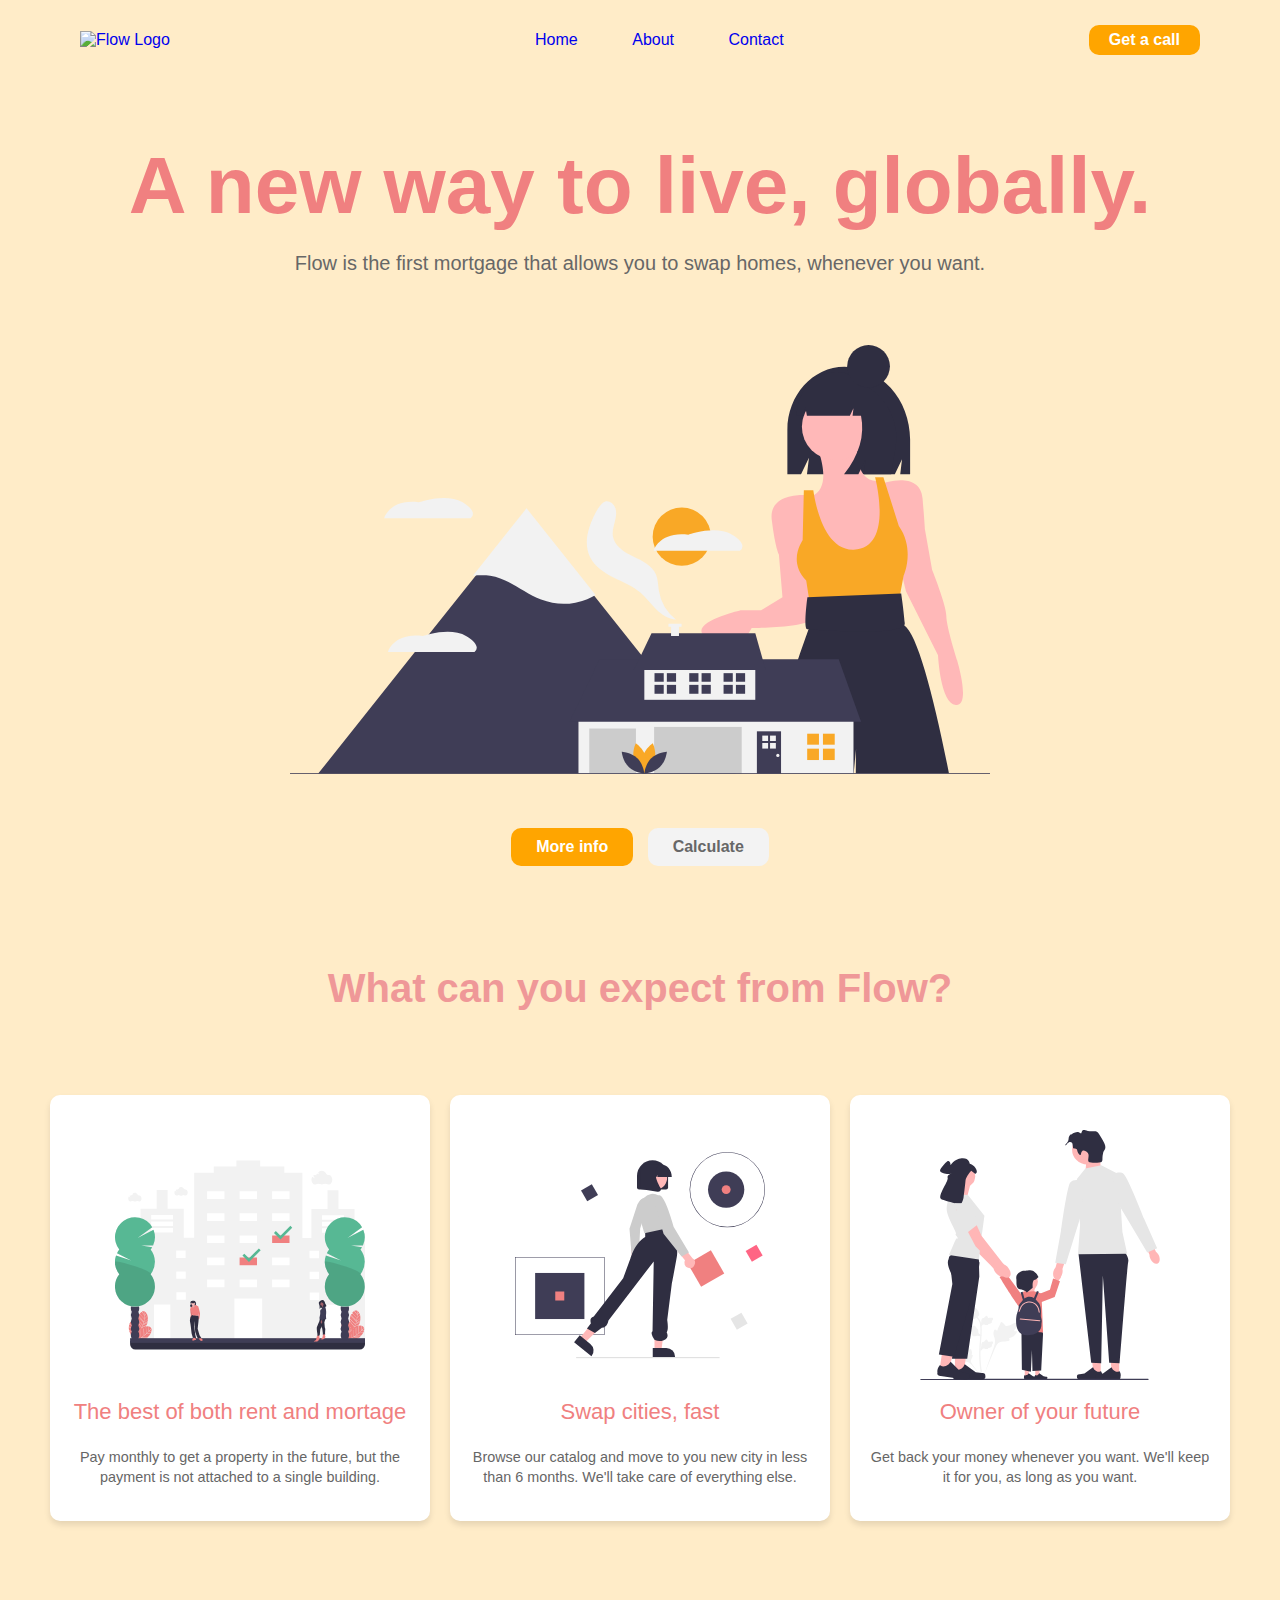
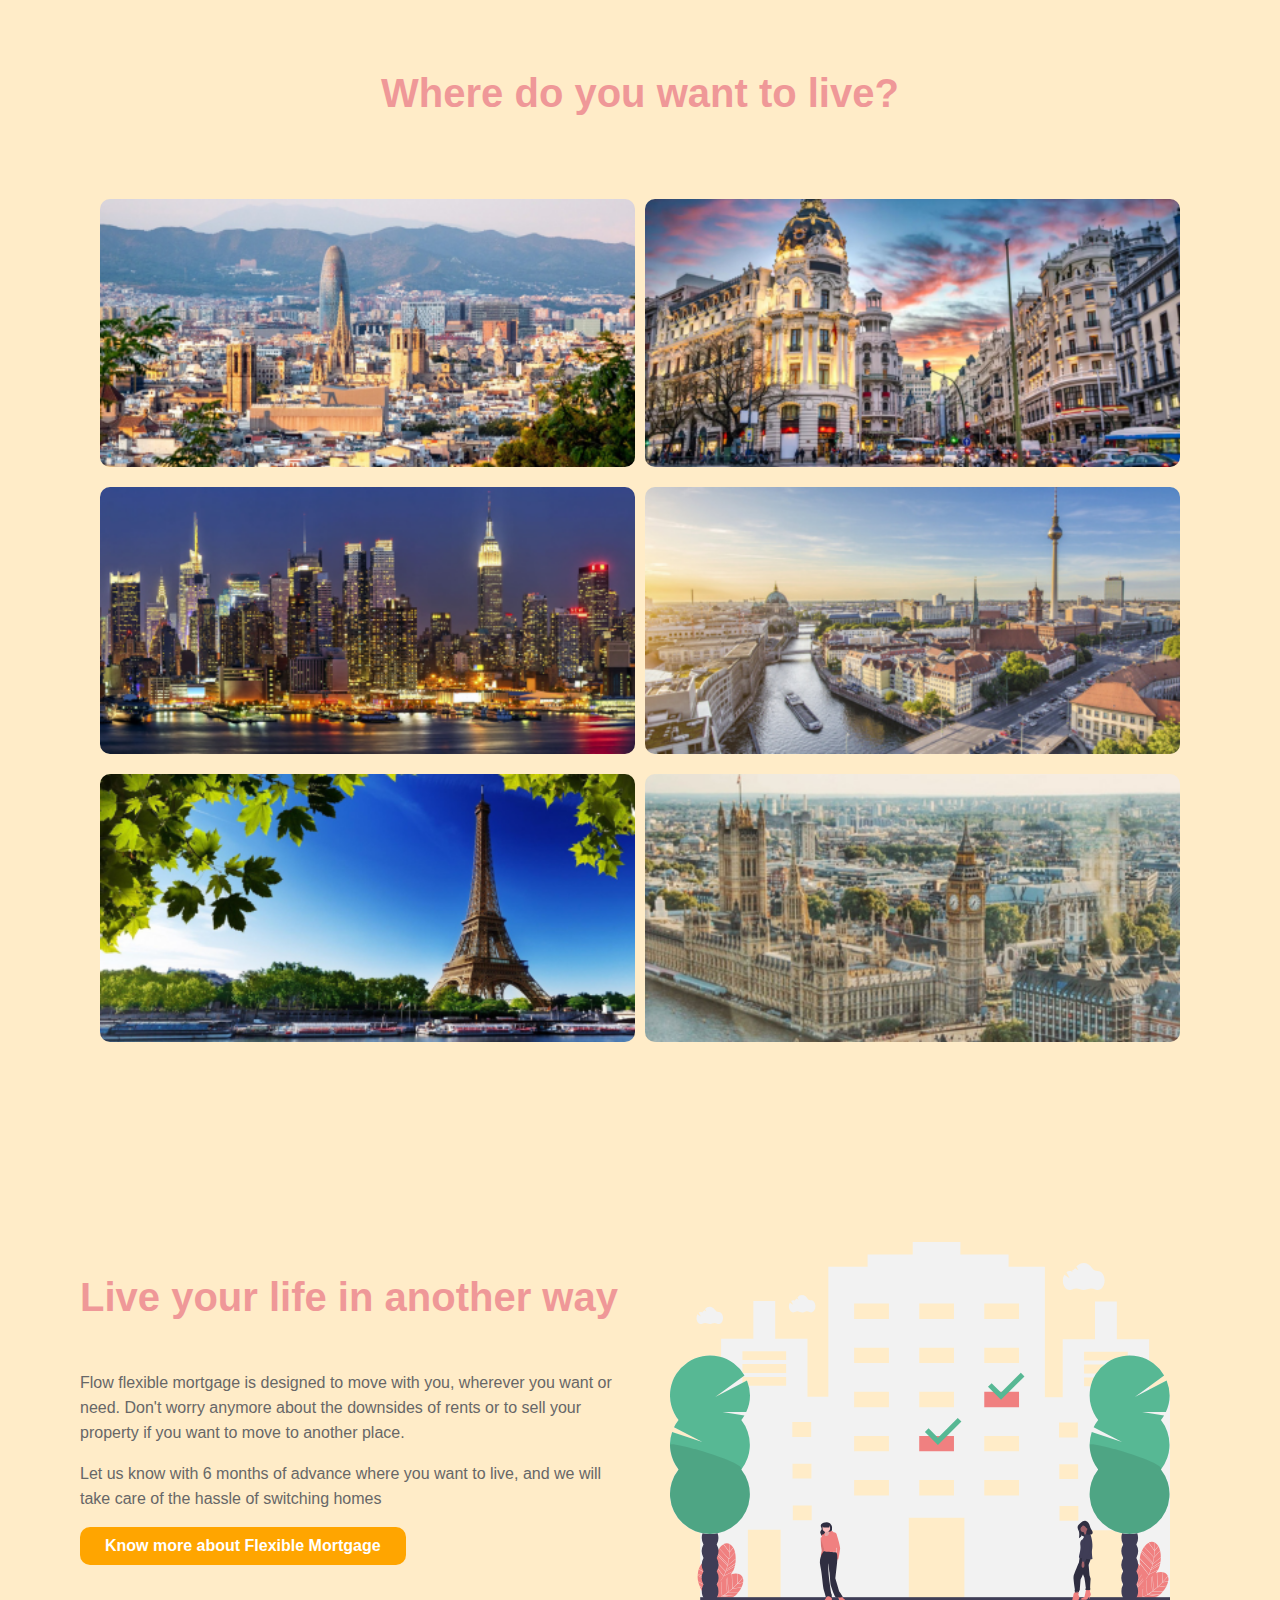
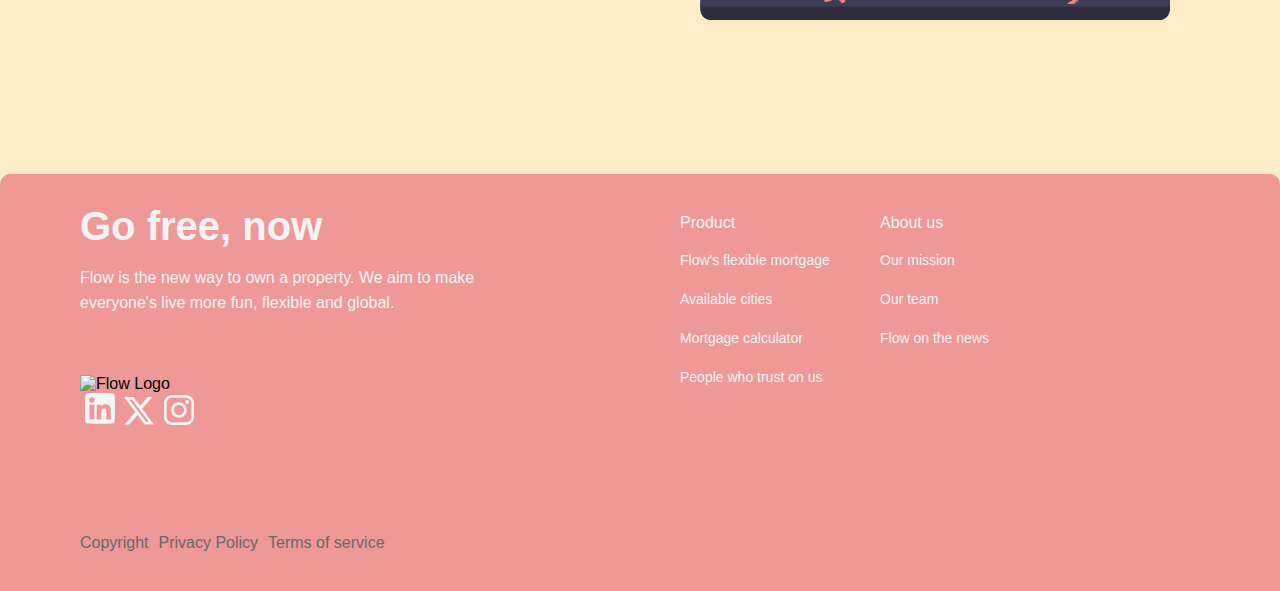
==== index.html @ f78e6ee8 "Finished v1 adding about section" ====
<!DOCTYPE html>
<html lang="en">
    <head>
        <link rel="stylesheet" href="styles.css">
        <title>Flexible mortgages for the new world</title>
        <link rel="icon" href="images/Flowlogo.png">
        <meta charset="utf-8">
        <meta name="viewport" content="width=device-width, initial-scale=1.0">
    </head>

<body>
    <nav>
        <a href="file:///Users/rubengodoyprats/Desktop/dev/website/first-website/index.html"><img id="logonavbar" src="images/flowlogo.png" alt="Flow Logo"></a>
        <ul>
            <li><a href="file:///Users/rubengodoyprats/Desktop/dev/website/first-website/index.html">Home</a></li>
            <li><a href="file:///Users/rubengodoyprats/Desktop/dev/website/first-website/about.html">About</a></li>
            <li><a href="file:///Users/rubengodoyprats/Desktop/dev/website/first-website/contact.html">Contact</a></li>
        </ul>
        <button>Get a call</button>
    </nav>

    </header id="hero">
        <h1 id="herotitle">A new way to live, globally. </h1>
        <h3 class="subtitle">Flow is the first mortgage that allows you to swap homes, whenever you want.</h3>
        <img class="headerimg" src="images/house.svg">
        <div id="herobuttons">           
            <button class="btnorange">More info</button>
            <button class="herobtncalculate">Calculate</button>
        </div>
    </header>

    <section>
        <h2 id="featurestitle">What can you expect from Flow?</h2>
            <div class="featuresdiv">
                <div class="feature">
                    <img src="images/rent.svg" alt="Illustration of a flat in a neighbourhood">
                    <h3 class="titlefeature">The best of both rent and mortage</h3>
                    <p>Pay monthly to get a property in the future, but the payment is not attached to a single building.</p>
                </div>
                <div class="feature">
                    <img src="images/swap.svg" alt="Illustration of a woman standing up and walking">
                    <h3 class="titlefeature">Swap cities, fast</h3>
                    <p>Browse our catalog and move to you new city in less than 6 months. We'll take care of everything else.</p>
                </div>
                <div class="feature">
                    <img src="images/owner.svg" alt="Illustration of a family of three members: mother, kid and father hanging their hands together while walking">
                    <h3 class="titlefeature">Owner of your future</h3>
                    <p>Get back your money whenever you want. We'll keep it for you, as long as you want.</p>
                </div>
            </div>
    </section>

    <section>
        <h2 class="citiestitle">Where do you want to live?</h2>
        <div class="cities">
            <img src="images/Barcelonapicture.png" alt="Scenic picture of the city of Barcelona">
            <img src="images/Madridpicture.png" alt="Scenic picture of the city of Madrid">
            <img src="images/Newyorkpicture.png" alt="Scenic picture of the city of New York">
            <img src="images/Berlinpicture.png" alt="Scenic picture of the city of Berlin">
            <img src="images/Parispicture.png" alt="Scenic picture of the city of Paris">
            <img src="images/Londonpicture.png" alt="Scenic picture of the city of London">
        </div>
    </section>

    <section id="feature1">
        <div class="f1text">
            <h2>Live your life in another way</h2>
            <p>Flow flexible mortgage is designed to move with you, wherever you want or need. Don't worry anymore about the downsides of rents or to sell your property if you want to move to another place.</p>
            <p>Let us know with 6 months of advance where you want to live, and we will take care of the hassle of switching homes</p>
            <button class="btnorange">Know more about Flexible Mortgage</button>
        </div>
        <div class="f1img">
            <img src="images/rent.svg" alt="Illustration depicting a building and two people walking on the street">
        </div>
    </section>

    <footer>
        <div class="footerinfo">
            <h2 class="h2footer">Go free, now</h2>
            <p class="pfooter">Flow is the new way to own a property. We aim to make everyone's live more fun, flexible and global.</p>
            <img class="flowlogofooter" src="images/flowlogogray.png" alt="Flow Logo">
            <div class="footersocialmedia">
                    <img src="images/linkedinlogowhite.svg" alt="LinkedIn Logo">
                    <img src="images/xlogowhite.svg" alt="XLogo">
                    <img src="images/instagramlogowhite.svg" alt="InstagramLogo">
                </div>
            </div>
        </div>
            <div></div>
            <div class="footerlinks">
                <h3 class="footerlinkstitle">Product</h3>
                <p class="pfooterlinks">Flow's flexible mortgage</p>
                <p class="pfooterlinks">Available cities</p>
                <p class="pfooterlinks">Mortgage calculator</p>
                <p class="pfooterlinks">People who trust on us</p>
            </div>
            <div class="footerlinks">
                <h3 class="footerlinkstitle">About us</h3>
                <p class="pfooterlinks">Our mission</p>
                <p class="pfooterlinks">Our team</p>
                <p class="pfooterlinks">Flow on the news</p>
            </div>
            <div></div>
    </footer>
    <div class="complianceline">
        <p>Copyright</p>
        <p>Privacy Policy</p>
        <p>Terms of service</p>
    </div>
</body>
</html>
---- styles.css ----
body {
    font-family: Arial, Helvetica, sans-serif; 
    background: rgb(255, 236, 200);   
    text-align: center;
    justify-content: center;
    margin: 0;
}


/* header styles */

h1 {
  font-size: 80px;
  font-weight: 800;
  margin: 60px 0px 20px 0px;
  color: #f08080;
}

h2 {
  font-size: 40px;
  font-weight: 600;
  color: #ef9898;
}

.h2footer {
  margin-top: 20px;
  margin-bottom: 10px;
  color: #f4f3f3;
}

h3 {
  font-size: 16px;
  font-weight: 100;
}

h4 {
  font-weight: 300;
  color: #f4f3f3;
  cursor: pointer;
}

/* end header styles */


/* paragraph styles */

.feature p {
  color: #666;
  font-size: 0.9rem;
  line-height: 1.4;
}

.pfooter {
  color: #f4f3f3;
  margin-bottom: 60px;
}

.pcontactmethods {
  font-size: 15px;
  margin-bottom: 30px;
  color: #676767;
}

.pfooterlinks {
  font-size: 14px;
  color: #f4f3f3;
  text-align: left;
  cursor: pointer;
}

p {
  font-size: 16px;
  color: #676767;
  line-height: 25px;
}

/* end paragraph styles */

/* divs with title, text (left) and image (right) */

.txtimgdiv {
  display: flex;
  flex-direction: row;
  justify-content: space-around;
  margin: 150px 100px;
}

.txtblock {
  width: 600px;
  text-align: left;
}

.imgblock img {
  width: 500px;
  height: auto;
}

.imgtxtdiv {
  display: flex;
  flex-direction: row;
  justify-content: space-around;
  margin: 200px 100px;
}

.txtblock {
  width: 600px;
  text-align: left;
}

.imgblock img {
  width: 500px;
  height: auto;
}

.centered img {
  width: 500px;
  height: auto;
}

/* end divs with title, text (left) and image (right) */

#hero {
  text-align: center;
  justify-content: center;
  margin: 0px 0px 50px 0px;
}

.subtitle {
  font-size: 20px;
  color: #676767;
}

#herobutton {
  justify-content: center;
}

.headerimg {
  margin: 50px 0;
  width: 700px;
}

.btnorange {
  padding: 10px 25px;
  font-weight: 600;
  border-radius: 10px;
}

.herobtncalculate {
  padding: 10px 25px;
  font-weight: 600;
  margin-left: 10px;
  background-color: rgb(243, 243, 243);
  color: #676767;
}

.herobtncalculate:hover {
  padding: 10px 25px;
  font-weight: 600;
  margin-left: 10px;
  background-color: #e9e9e9;
  color: #676767;
}

nav {
  display: flex;
  flex-direction: row;
  justify-content: space-between;
  width: auto;
  background-color: none;
  padding: 15px 80px;
  align-items: center;
  color: #676767;
}

a {
  text-decoration: none;
}

a:active {
  color: inherit;
}

a:visited {
  color: inherit;
}

#logonavbar:hover {
  cursor: pointer;
}

li {
  display: inline;
  list-style: none;
  margin-left: 20px;
  padding: 8px 15px;
}

li:hover {
  background: #fff8f7;
  padding: 8px 15px;
  border-radius: 5px;
  cursor: pointer;
}

#navbarbutton:hover {
  cursor: pointer;
}

#logonavbar {
  width: 80px;
  height: auto;
}

button {
    border: none;
    border-radius: 10px;
    padding: 6px 20px;
    font-weight: bold;
    font-size: 16px;
    color: #ffffff;
    background-color: #ffa500;
    cursor: pointer;
    
}

button:hover {
  background-color: #f08080;
  color: white;
}

#herobutton :hover {
  background-color: #f08080;
  color: white;
}

#featurestitle {
  margin-top: 100px;
}

.featuresdiv {
  display: grid;
  grid-template-columns: repeat(auto-fit, minmax(300px, 1fr));
  gap: 20px;
  padding: 50px;
  background-color: none; /* Adjust the background color as needed */
}

.feature {
  background: #fff;
  border-radius: 10px;
  padding: 20px;
  box-shadow: 0 4px 6px rgba(0,0,0,0.1); /* Simple shadow for depth */
}

.feature img {
  width: 250px; /* Responsive images */
  height: 250px;
  border-radius: 5px;
  margin-top: 15px;
}

.titlefeature {
  margin-top: 15px;
  font-size: 22px;
  color: #f08080;
}

.container1 {
  display: block;
  height: 100px;
  width: 100px;
  background: lightblue;
  margin-left: auto;
  margin-right: auto;
  border: 2px solid black;
  border-radius: 10px;
}

.citiestitle {
  margin-top: 100px;
}

.cities {
  display: grid;
  grid-template-columns: repeat(auto-fill, minmax(400px, 1fr));
  column-gap: 10px;
  margin: 0px 50px;
  row-gap: 20px;
  padding: 50px;
}

.cities img {
  width: 100%;
  height: auto;
  border-radius: 10px;
}

#feature1 {
  display: grid;
  grid-template-columns: 1fr 1fr;
  margin: 150px 80px;
}


.f1img img {
  width: 500px;
  height: auto;
}

.f1text {
  text-align: start;
  width: 550px;
}

.f1text h2 {
  margin-bottom: 50px;
}

.f1text h4 {
  font-size: 15px;
}

#feature2 {
  display: grid;
  grid-template-columns: 1fr 1fr;
  margin: 150px 80px;
}

.f2img img {
  width: 500px;
  height: auto;
}

.f2text {
  text-align: start;
  width: 500px;
}

.f2text h2 {
  margin-bottom: 50px;
}

.f2text h4 {
  font-size: 15px;
}

footer {
  display: grid;
  grid-template-columns: repeat(5,1fr);
  height: 300px;
  background-color: #ef9898;
  border-radius: 10px 10px 0px 0px;
  padding-bottom: 20px;
  margin-top: 100px;
}

.footerinfo {
  width: 400px;
  text-align: left;
  height: auto;
  padding-top: 10px;
  margin: 0px 0px 0px 80px;
}

.footersocialmedia img {
  width: 30px;
  padding-left: 5px;
  cursor: pointer;
}

.flowlogofooter {
  width: 100px;
}

.footerlinkstitle {
  margin-top: 40px;
  color: #f4f3f3;
  text-align: left;
}

.complianceline {
  background-color: #ef9898;
  padding: 20px 0px 20px 80px;
  display: flex;
  flex-direction: row;
  gap: 10px;
  font-size: 12px;
  justify-content: left;
  color: #f4f3f3;
  cursor: pointer;
}

#contactmethods {
  display: flex;
  flex-direction: row;
  justify-content: center;
}

.contactmethod {
  border-radius: 10px;
  background-color: #feefb5;
  box-shadow: 0px 0px 3px #c8c8c8;
  padding: 40px;
  width: 200px;
  height: 300px;
  margin: 60px 0px 0px 50px;
}

.contactmethod:hover {
  box-shadow: 0px 0px 8px #c8c8c8;
  transition: 0.3s;
}

.contactmethod img {
  width: 100px;
  height: auto;
  margin-bottom: 70px;
}

.btncontact {
  background-color: orange;
  padding: 12px 25px;
}
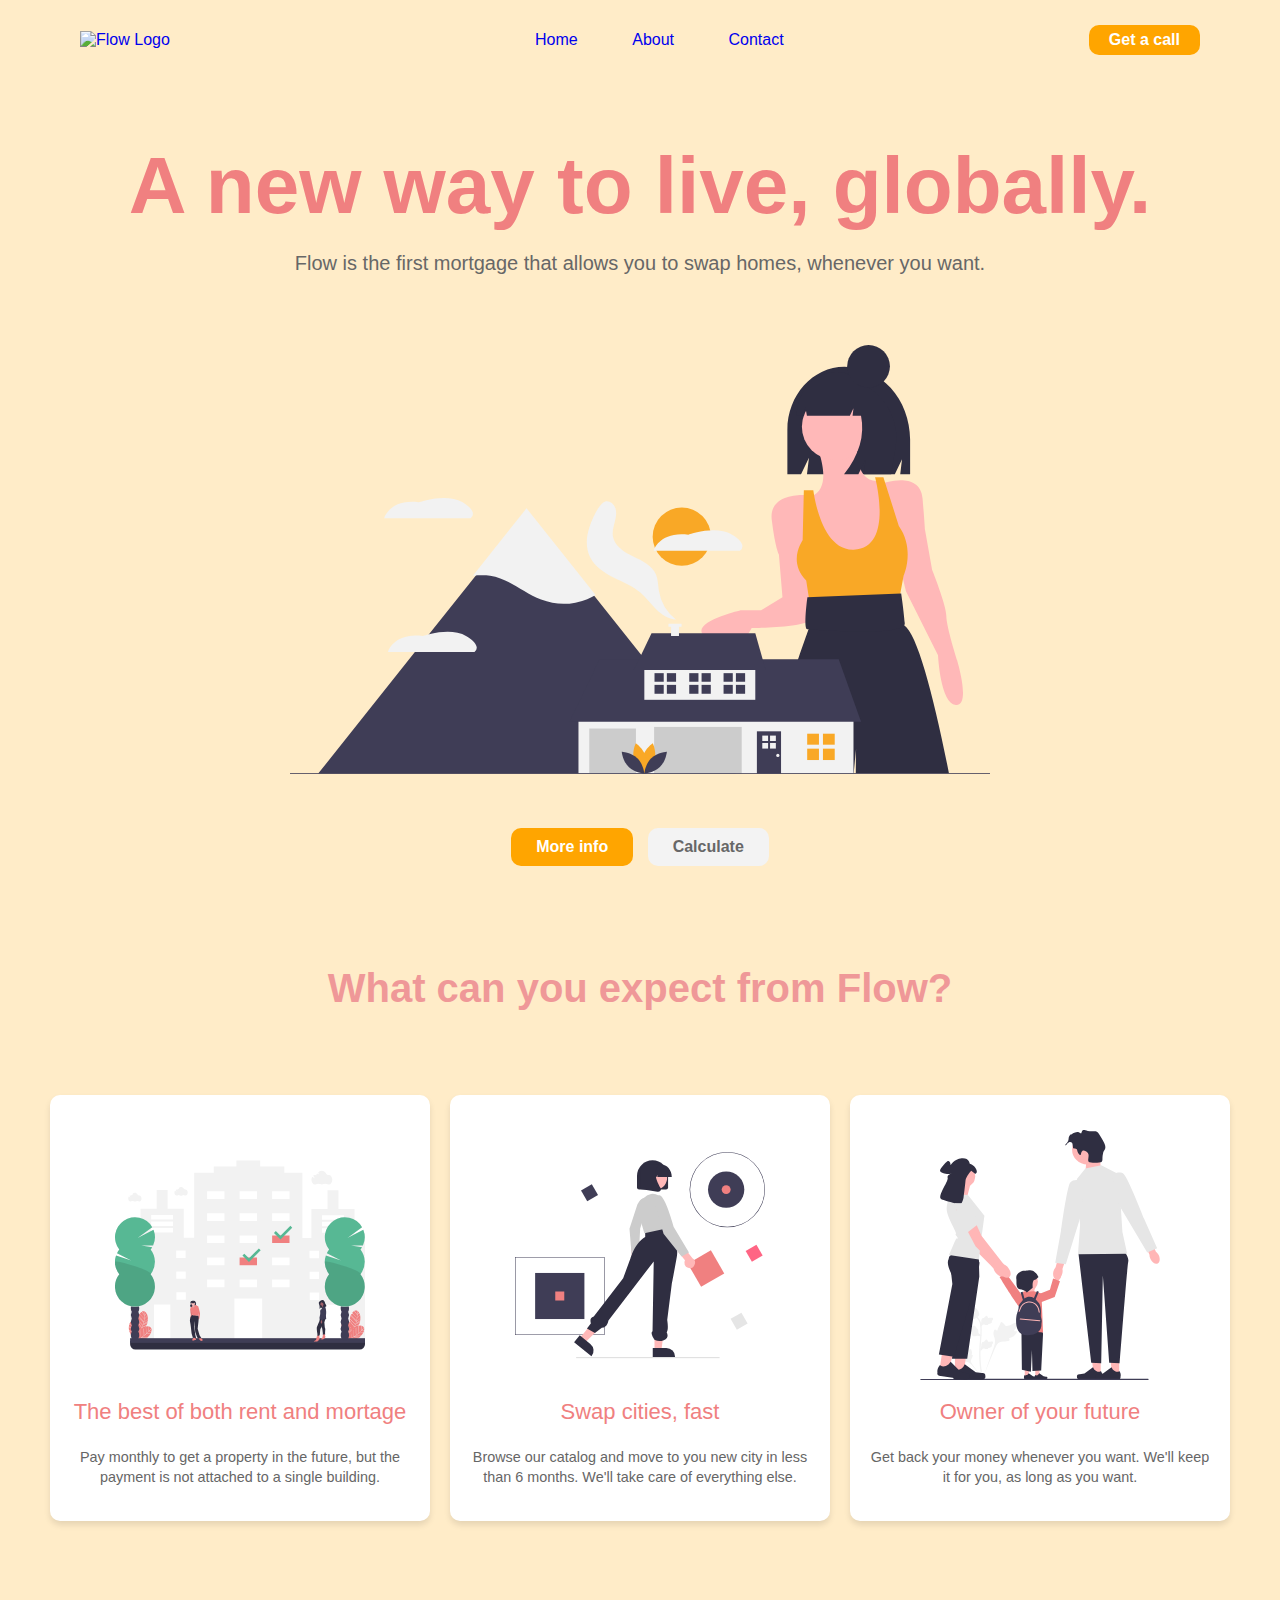
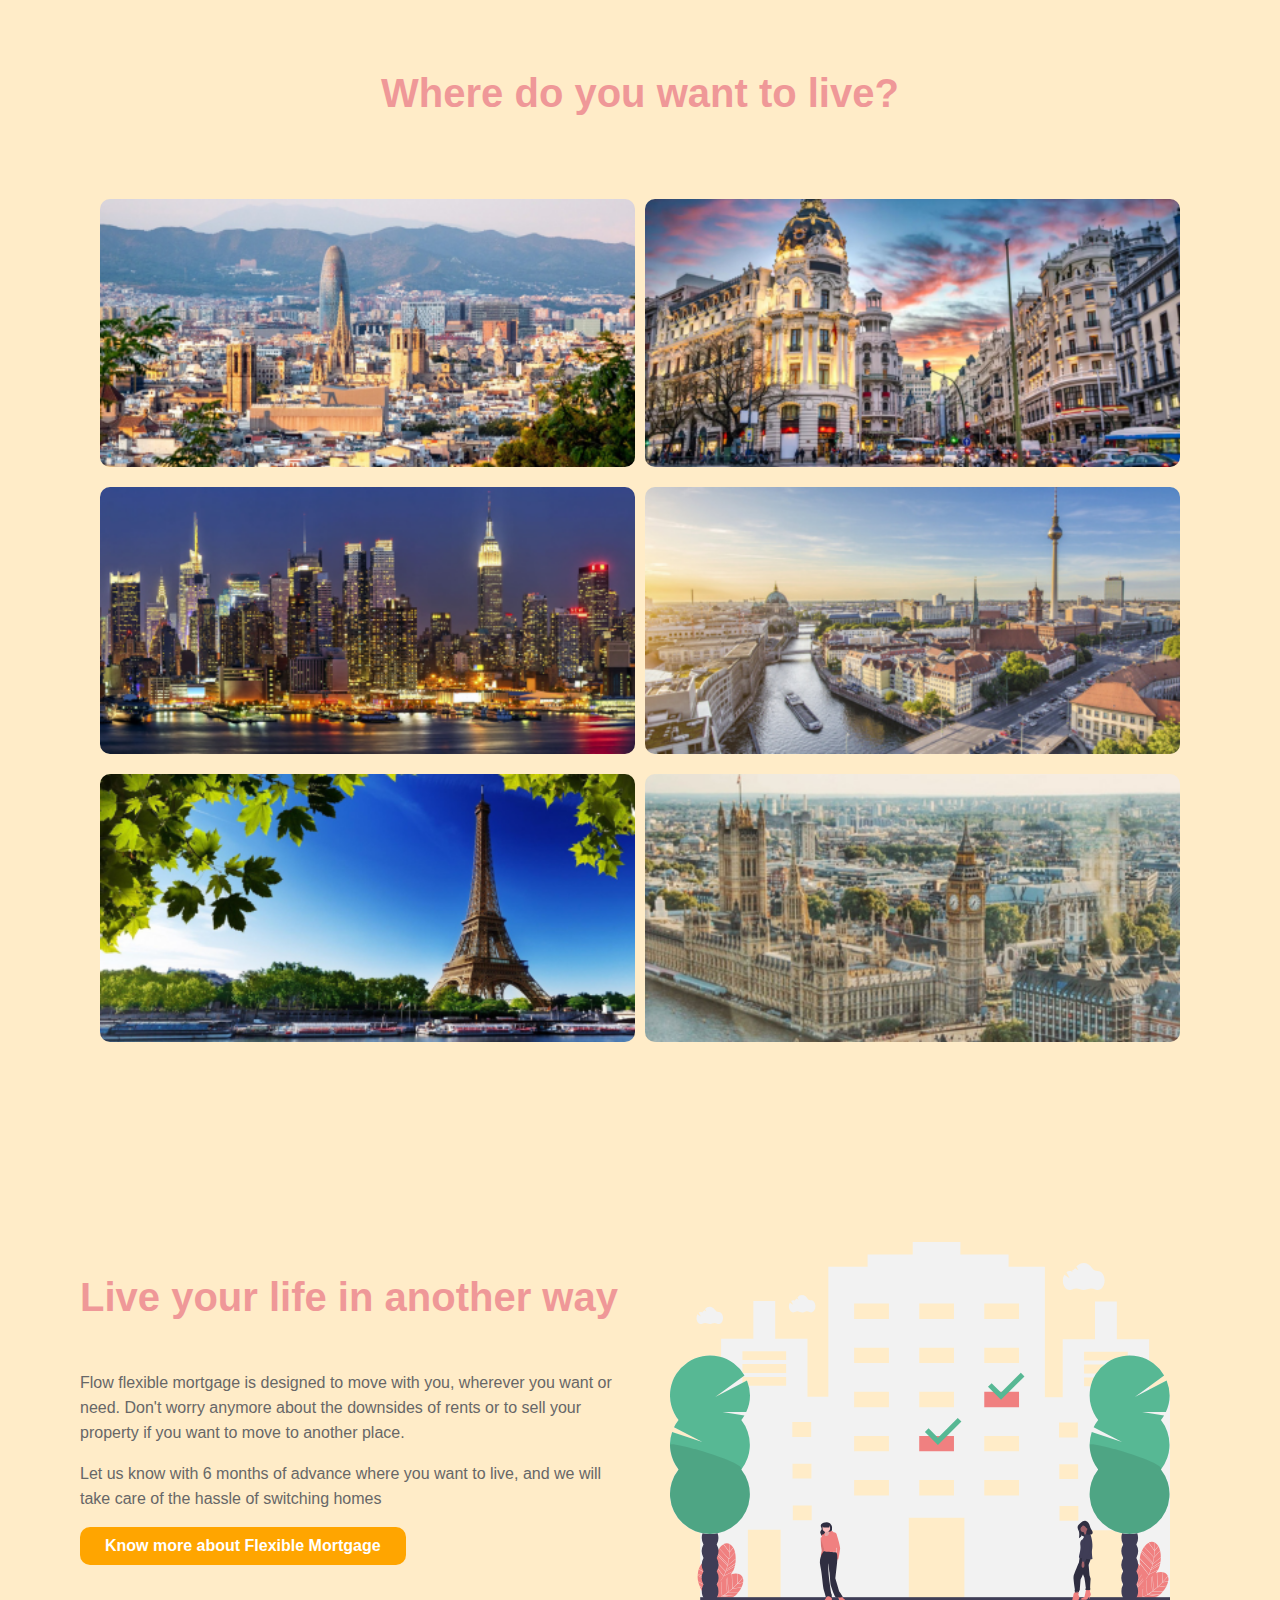
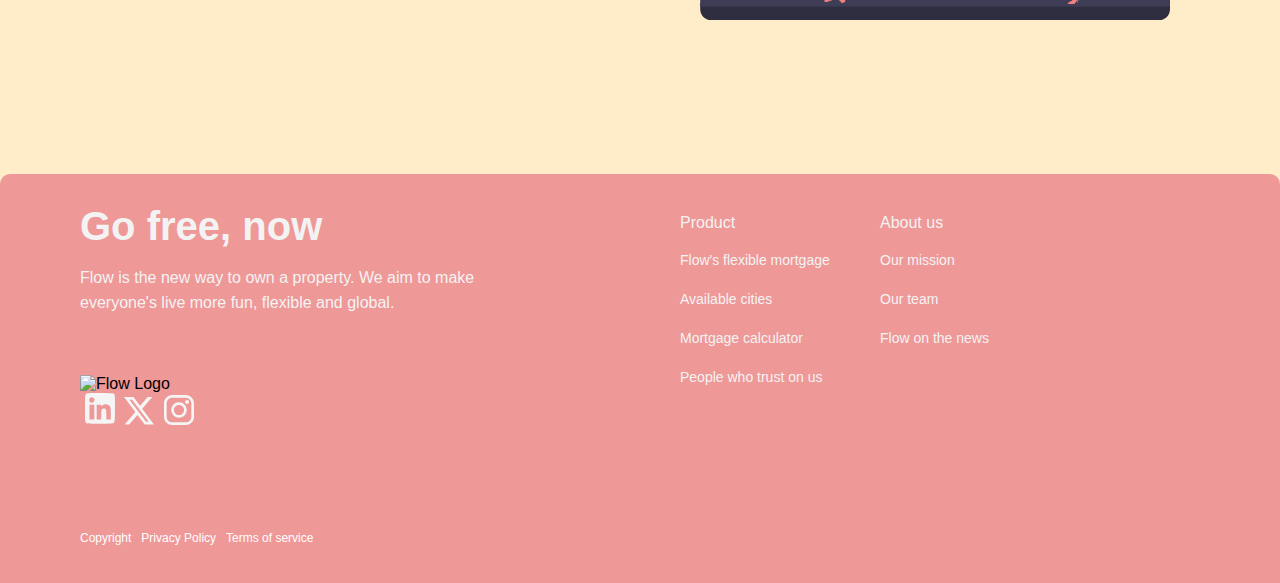
==== commit 193e1e3e: "Some mods" ====
--- a/index.html
+++ b/index.html
@@ -103,9 +103,9 @@
             <div></div>
     </footer>
     <div class="complianceline">
-        <p>Copyright</p>
-        <p>Privacy Policy</p>
-        <p>Terms of service</p>
+        <p class="compliancetxt">Copyright</p>
+        <p class="compliancetxt">Privacy Policy</p>
+        <p class="compliancetxt">Terms of service</p>
     </div>
 </body>
 </html>--- a/styles.css
+++ b/styles.css
@@ -390,6 +390,11 @@
   cursor: pointer;
 }
 
+.compliancetxt {
+  font-size: 12px;
+  color: #fff;
+}
+
 #contactmethods {
   display: flex;
   flex-direction: row;
@@ -398,7 +403,7 @@
 
 .contactmethod {
   border-radius: 10px;
-  background-color: #feefb5;
+  background-color: #fff;
   box-shadow: 0px 0px 3px #c8c8c8;
   padding: 40px;
   width: 200px;
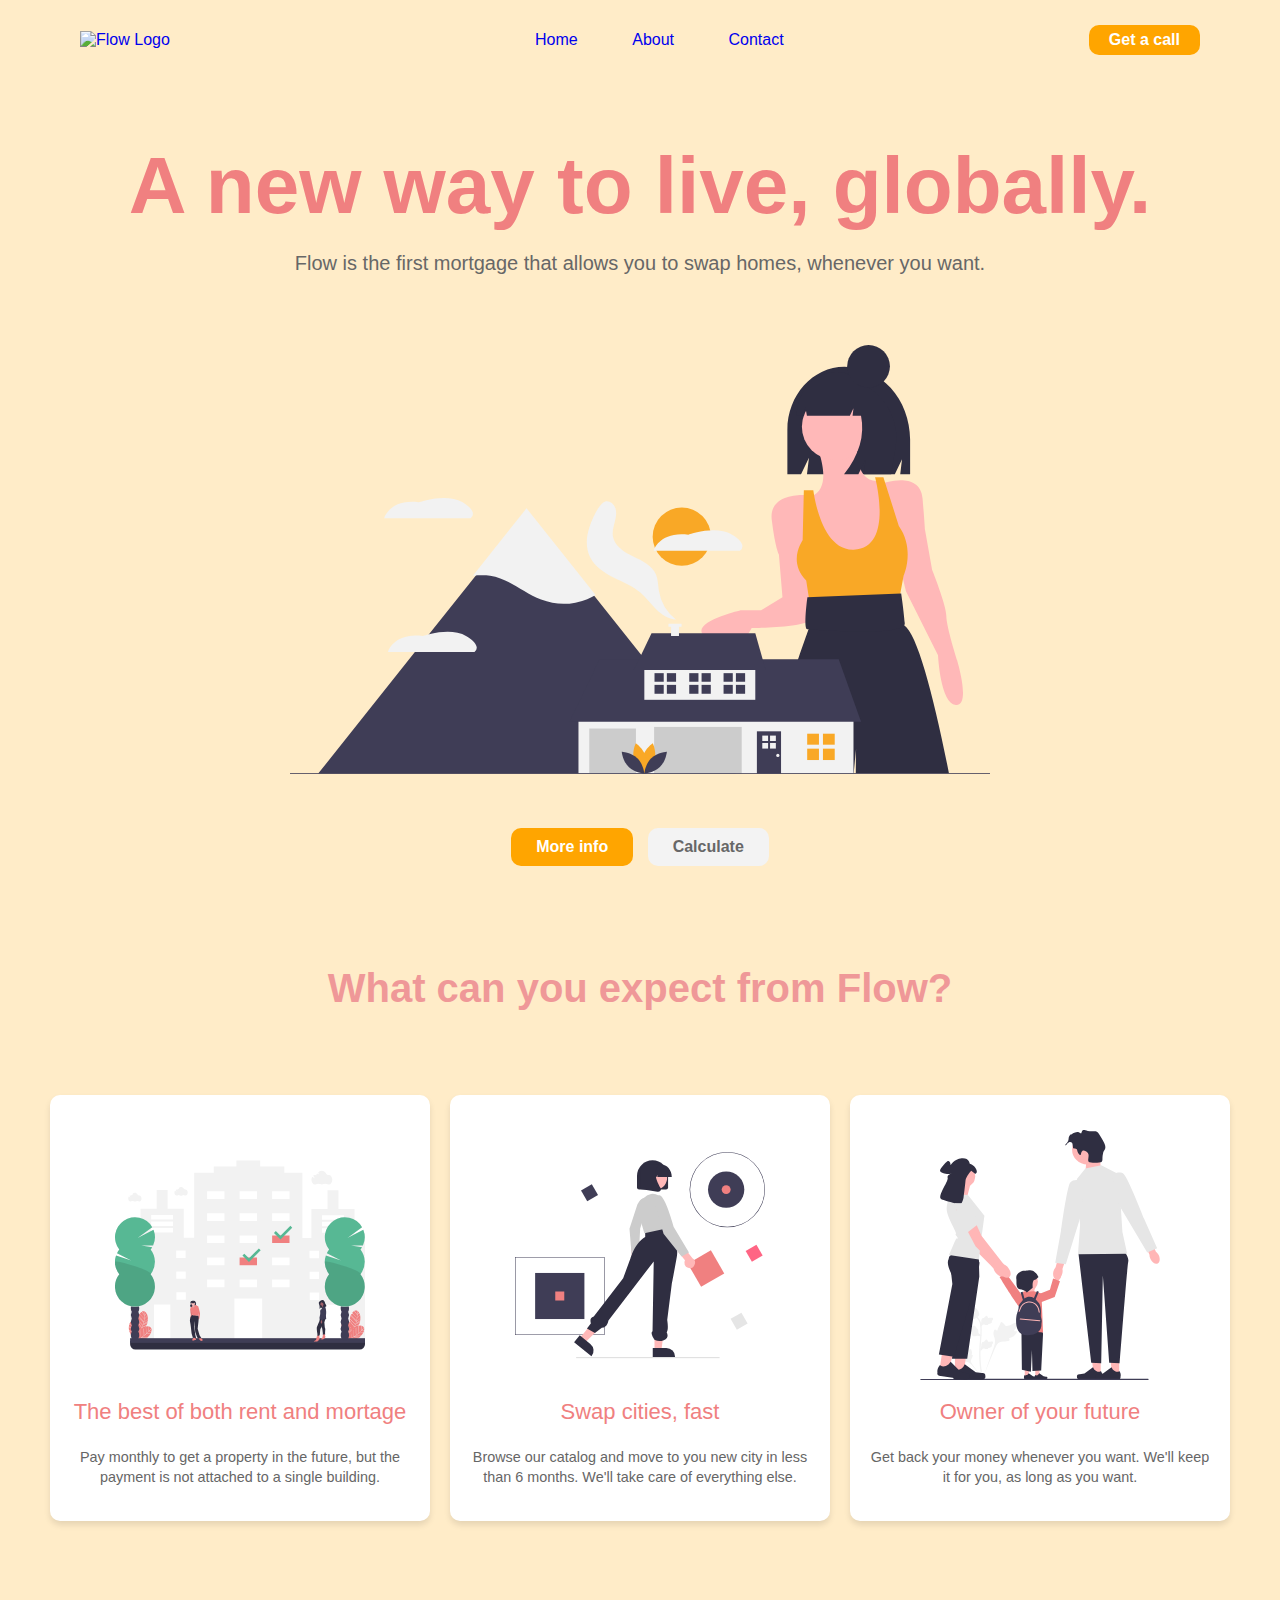
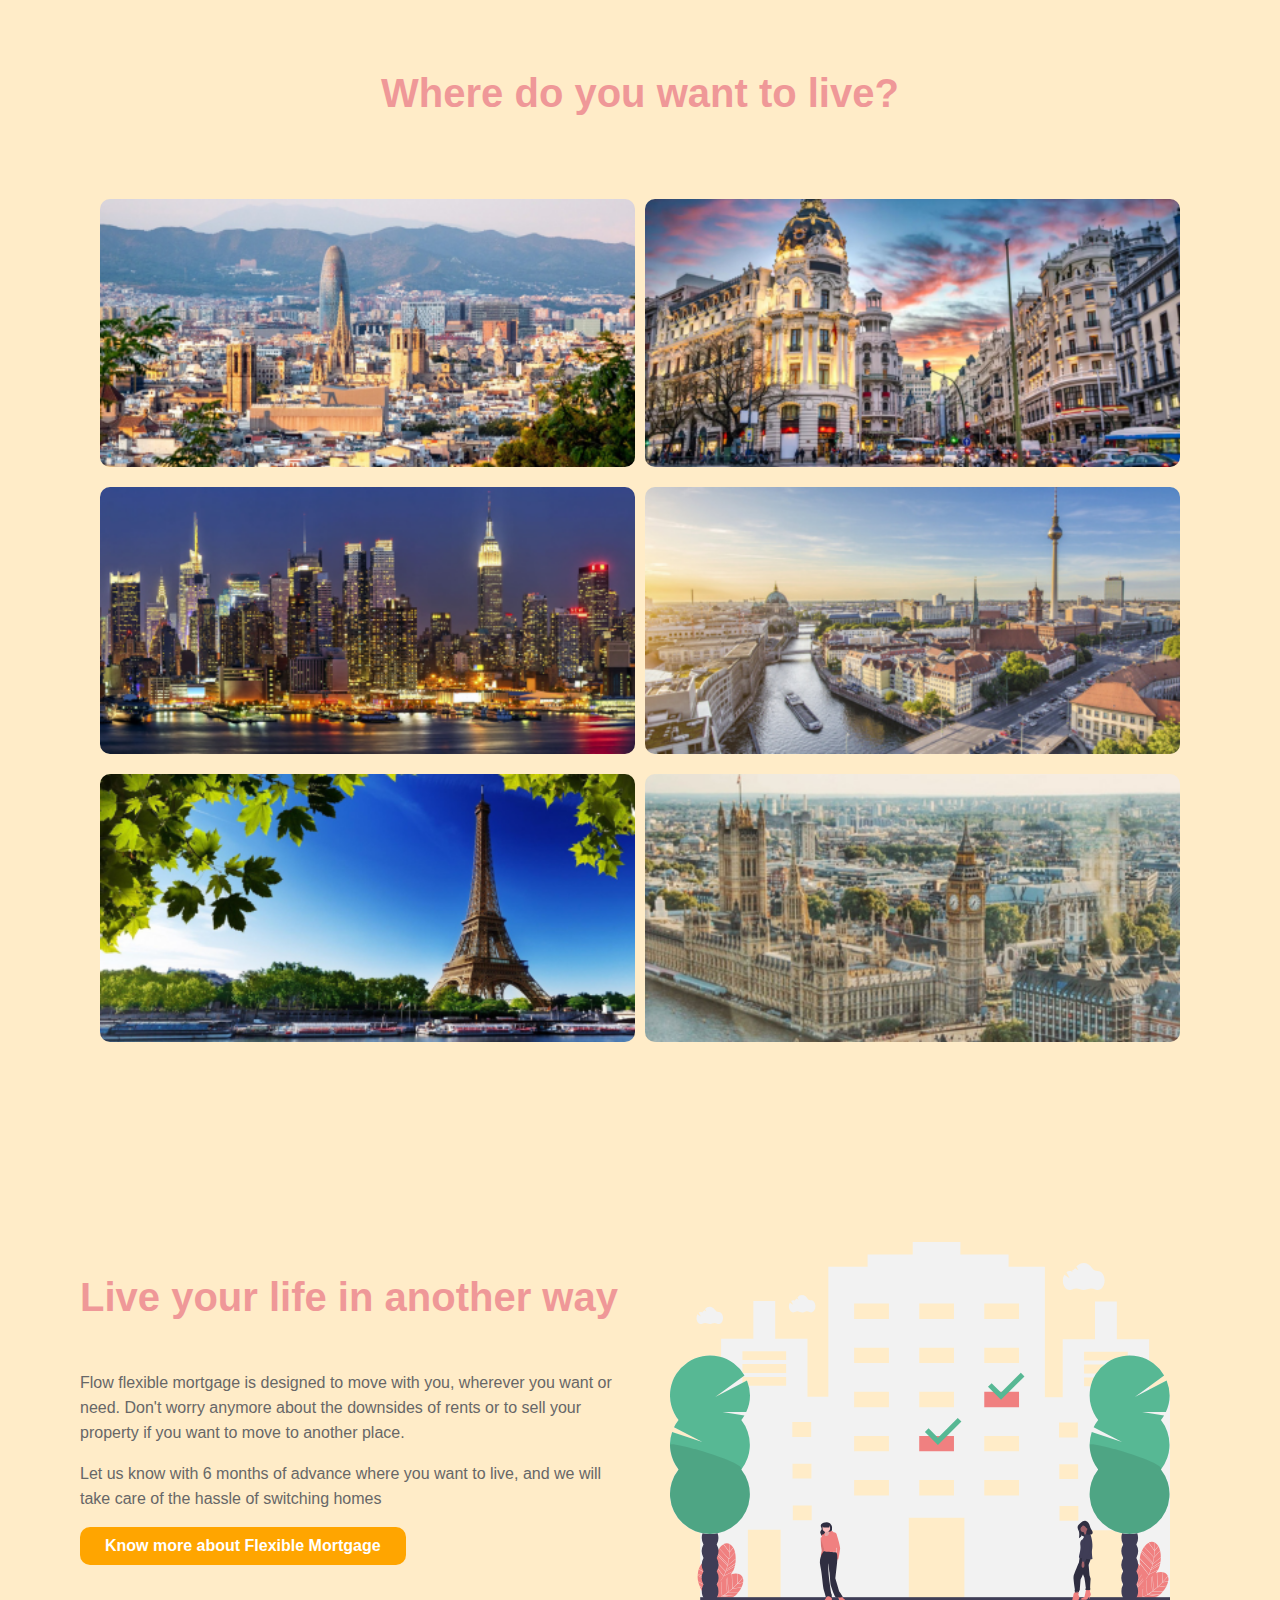
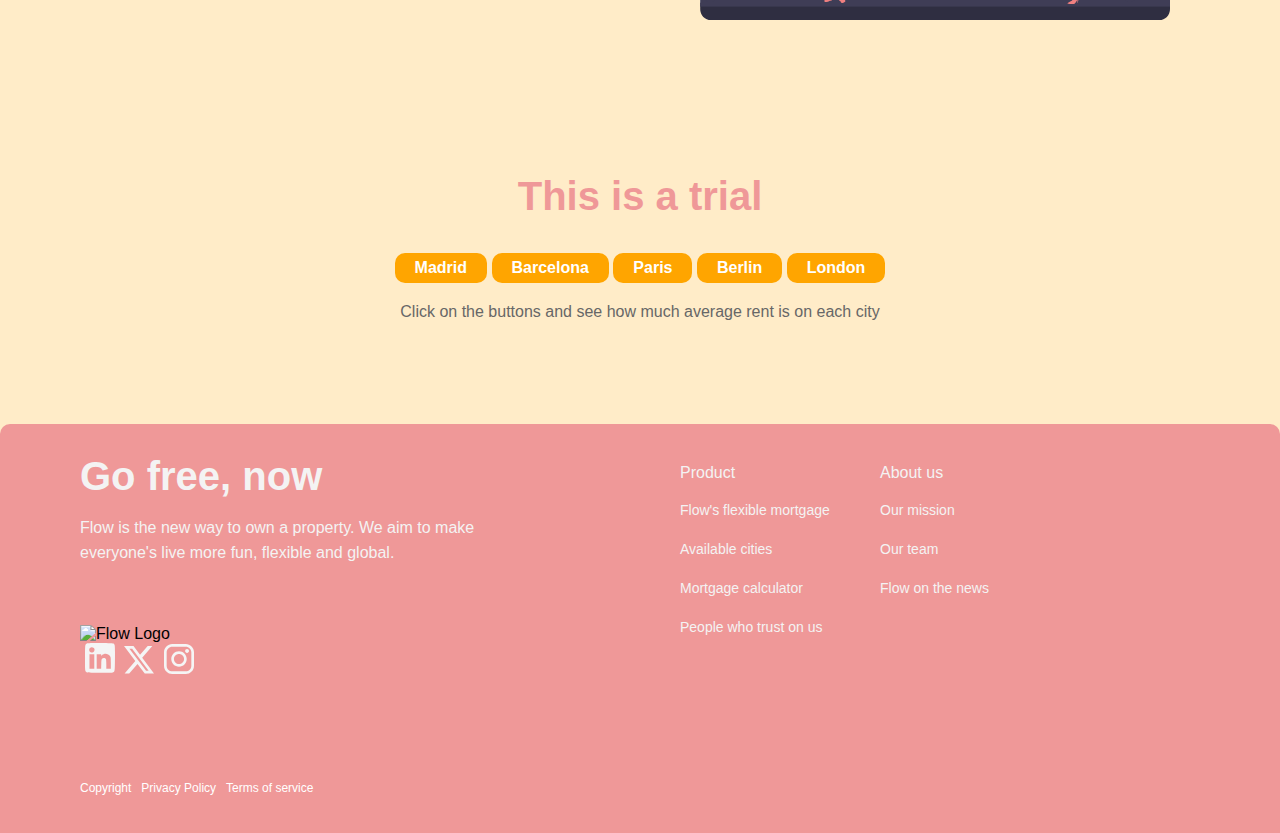
==== commit 47afa838: "Added first js ever" ====
--- a/index.html
+++ b/index.html
@@ -4,17 +4,18 @@
         <link rel="stylesheet" href="styles.css">
         <title>Flexible mortgages for the new world</title>
         <link rel="icon" href="images/Flowlogo.png">
+        <meta name="description" content="Flow is the new way to own a property. We aim to make everyone's live more fun, flexible and global."/>
         <meta charset="utf-8">
         <meta name="viewport" content="width=device-width, initial-scale=1.0">
     </head>
 
 <body>
     <nav>
-        <a href="file:///Users/rubengodoyprats/Desktop/dev/website/first-website/index.html"><img id="logonavbar" src="images/flowlogo.png" alt="Flow Logo"></a>
+        <a href="https://flowweb.netlify.app"><img id="logonavbar" src="images/flowlogo.png" alt="Flow Logo"></a>
         <ul>
-            <li><a href="file:///Users/rubengodoyprats/Desktop/dev/website/first-website/index.html">Home</a></li>
-            <li><a href="file:///Users/rubengodoyprats/Desktop/dev/website/first-website/about.html">About</a></li>
-            <li><a href="file:///Users/rubengodoyprats/Desktop/dev/website/first-website/contact.html">Contact</a></li>
+            <li><a href="https://flowweb.netlify.app/">Home</a></li>
+            <li><a href="https://flowweb.netlify.app/about">About</a></li>
+            <li><a href="https://flowweb.netlify.app/contact">Contact</a></li>
         </ul>
         <button>Get a call</button>
     </nav>
@@ -74,6 +75,16 @@
         </div>
     </section>
 
+    <section>
+        <h2>This is a trial</h2>
+        <button onclick="showRentCost('Madrid')">Madrid</button>
+        <button onclick="showRentCost('Barcelona')">Barcelona</button>
+        <button onclick="showRentCost('Paris')">Paris</button>
+        <button onclick="showRentCost('Berlin')">Berlin</button>
+        <button onclick="showRentCost('London')">London</button>
+        <p id="avgrent">Click on the buttons and see how much average rent is on each city</p>
+    </section>
+
     <footer>
         <div class="footerinfo">
             <h2 class="h2footer">Go free, now</h2>
@@ -107,5 +118,6 @@
         <p class="compliancetxt">Privacy Policy</p>
         <p class="compliancetxt">Terms of service</p>
     </div>
+    <script src="script.js"></script>
 </body>
 </html>--- a/styles.css
+++ b/styles.css
@@ -425,4 +425,23 @@
 .btncontact {
   background-color: orange;
   padding: 12px 25px;
+}
+
+.input-box input {
+  border-radius: 3px;
+  border: 1px solid gray;
+  padding: 5px;
+  margin-bottom: 10px;
+  width: 400px;
+}
+
+textarea {
+  font-family: Arial, Helvetica, sans-serif;
+  border-radius: 3px;
+  border: 1px solid gray;
+  margin-bottom: 5px;
+}
+
+#contactform {
+  margin-top: 150px;
 }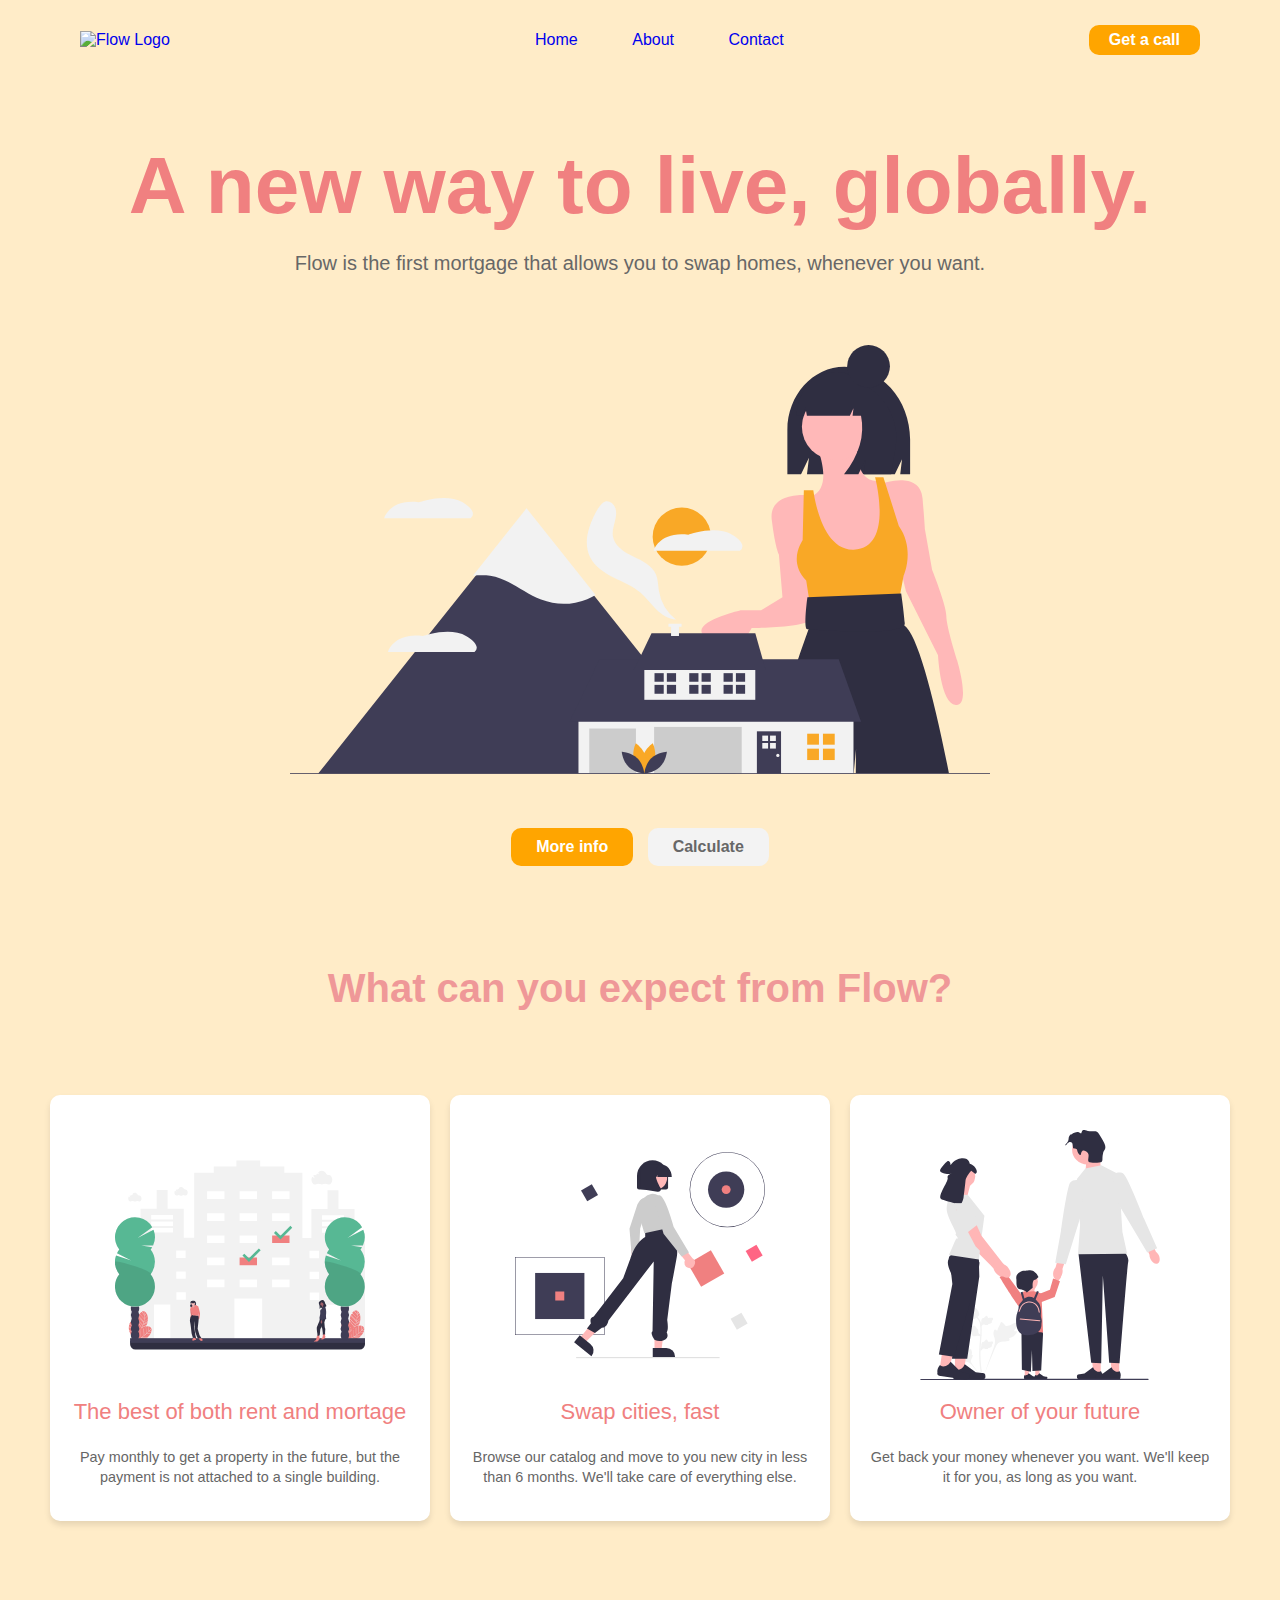
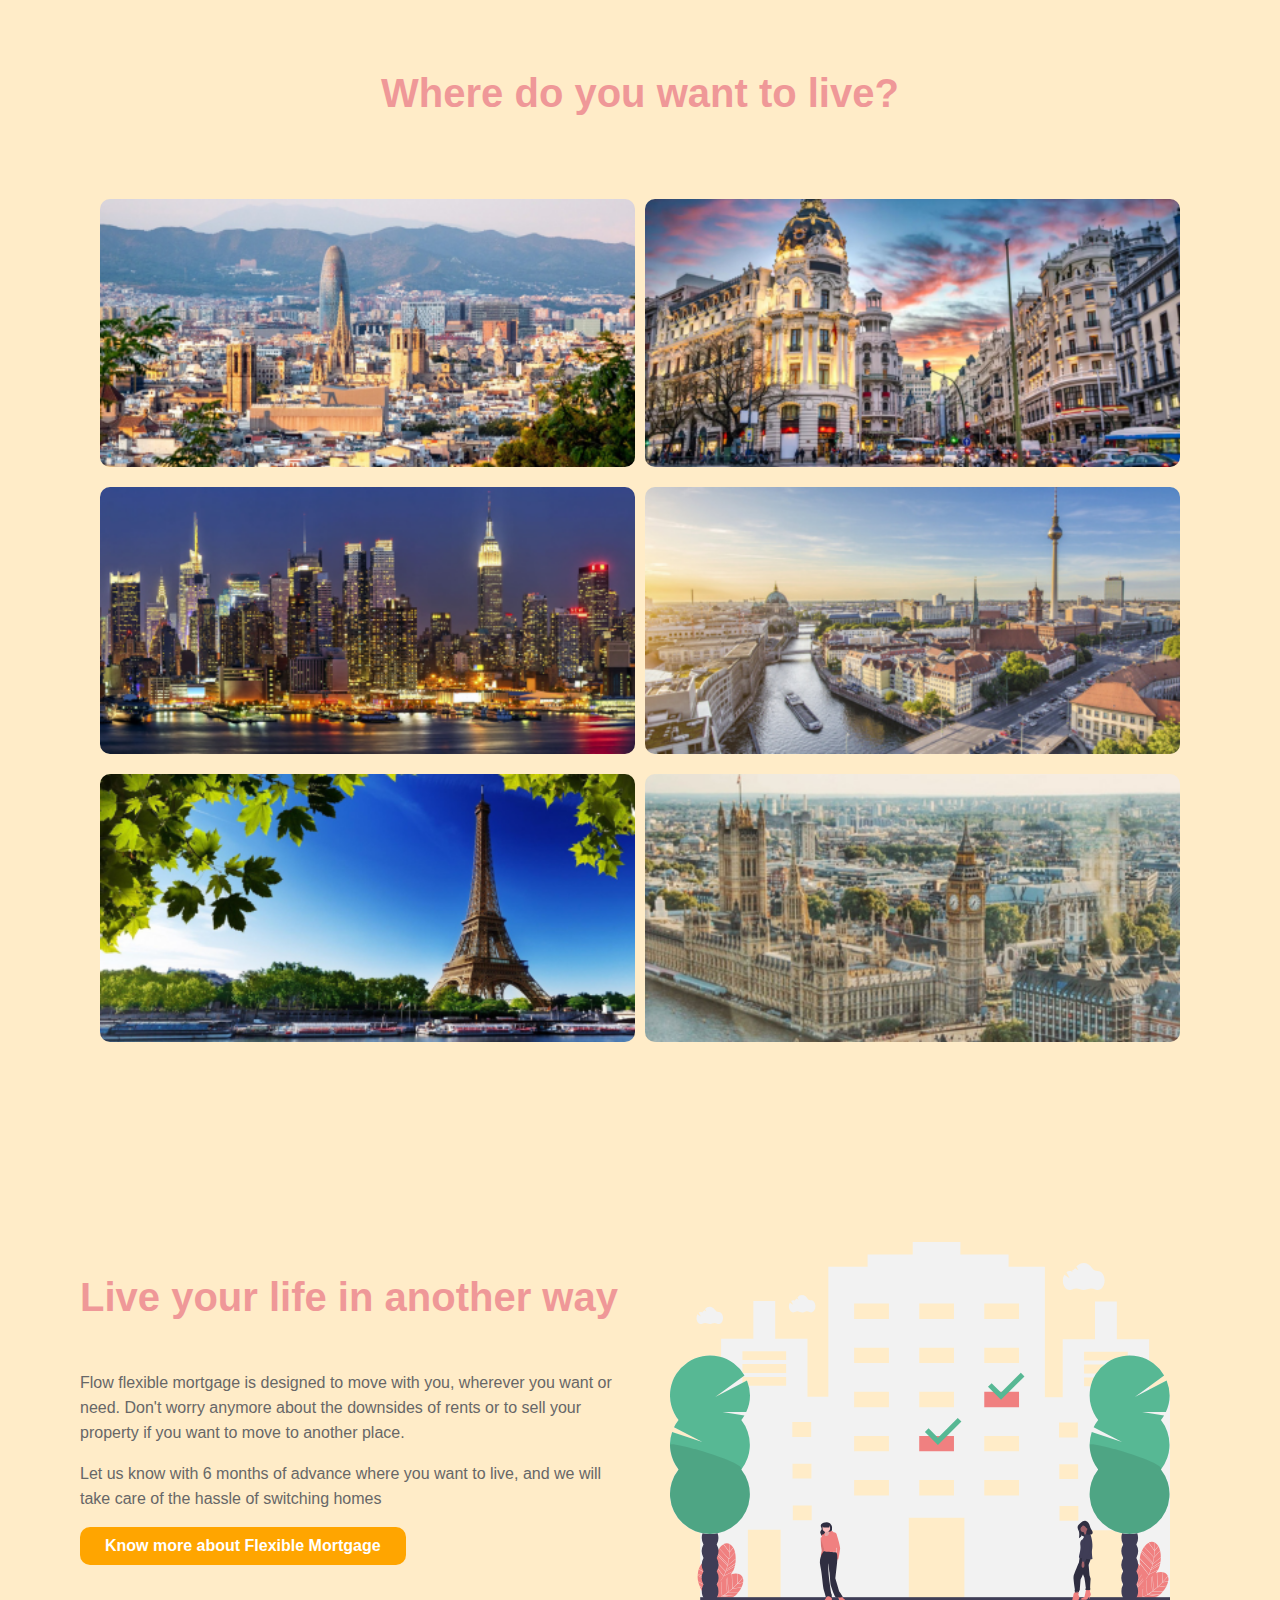
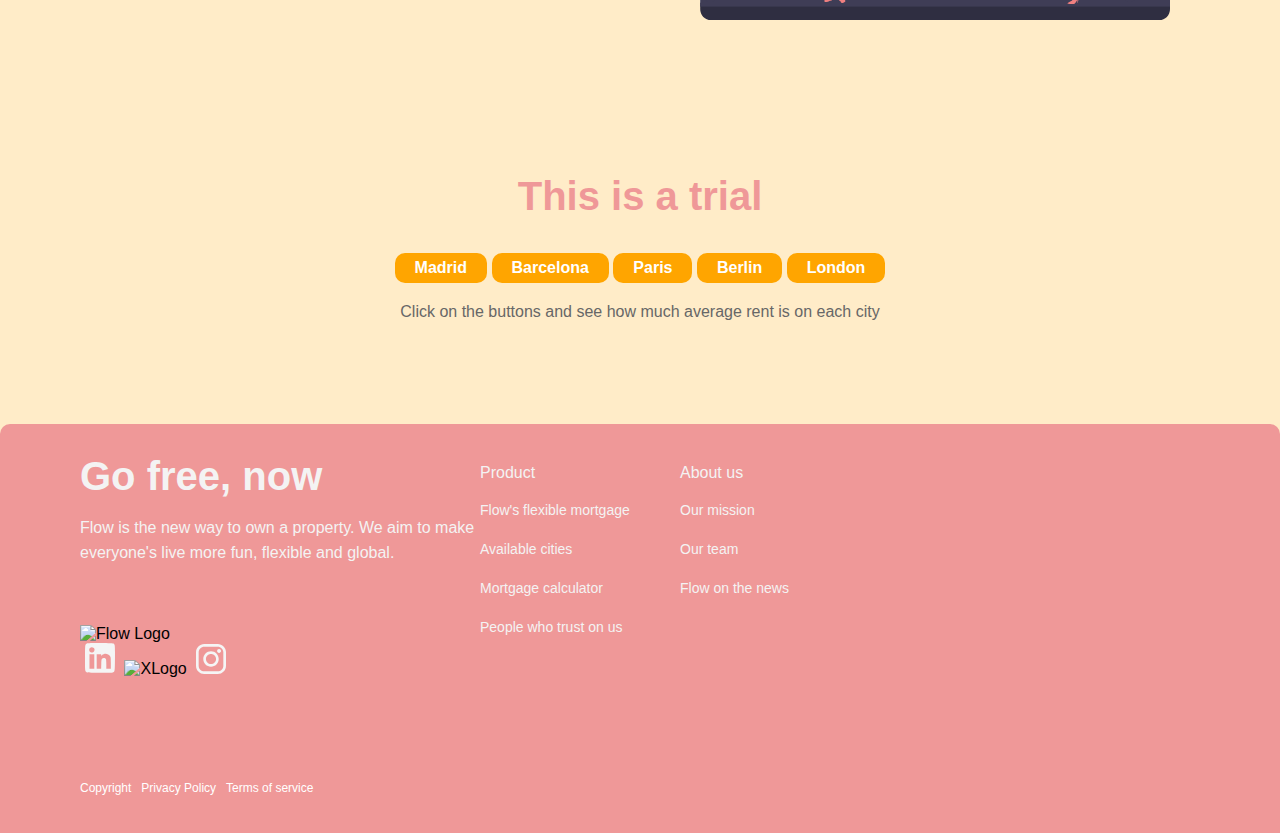
==== commit 1404e9e6: "Some small mods in HTML" ====
--- a/index.html
+++ b/index.html
@@ -4,7 +4,7 @@
         <link rel="stylesheet" href="styles.css">
         <title>Flexible mortgages for the new world</title>
         <link rel="icon" href="images/Flowlogo.png">
-        <meta name="description" content="Flow is the new way to own a property. We aim to make everyone's live more fun, flexible and global."/>
+        <meta name="description" content="Flow is the new way to own a property. We aim to make everyone's live more fun, flexible and global.">
         <meta charset="utf-8">
         <meta name="viewport" content="width=device-width, initial-scale=1.0">
     </head>
@@ -20,10 +20,10 @@
         <button>Get a call</button>
     </nav>
 
-    </header id="hero">
+    <header id="hero">
         <h1 id="herotitle">A new way to live, globally. </h1>
         <h3 class="subtitle">Flow is the first mortgage that allows you to swap homes, whenever you want.</h3>
-        <img class="headerimg" src="images/house.svg">
+        <img class="headerimg" src="images/house.svg" alt="An illustration of a house">
         <div id="herobuttons">           
             <button class="btnorange">More info</button>
             <button class="herobtncalculate">Calculate</button>
@@ -97,7 +97,6 @@
                 </div>
             </div>
         </div>
-            <div></div>
             <div class="footerlinks">
                 <h3 class="footerlinkstitle">Product</h3>
                 <p class="pfooterlinks">Flow's flexible mortgage</p>
--- a/styles.css
+++ b/styles.css
@@ -444,4 +444,41 @@
 
 #contactform {
   margin-top: 150px;
+}
+
+/* Bento box */
+
+.grid-container {
+  display: grid;
+  grid-template-columns: repeat(3, 1fr);
+  grid-template-rows: repeat(3, 200px);
+  gap: 20px;
+  margin: 80px 100px;
+}
+
+.grid-item {
+  background-color: #fdf5f5;
+  border: 1px solid #e6e6e6;
+  text-align: center;
+  border-radius: 10px;
+  text-align: start;
+  padding: 0px 20px;
+}
+
+.grid-item:nth-child(1) {
+  grid-row: 1 / span 2;
+  grid-column: 1 / span 1;
+}
+
+.grid-item:nth-child(2) {
+  grid-row: 1 / span 3;
+  grid-column: 2 / span 1;
+}
+
+.grid-item h2 {
+  font-size: 22px;
+}
+
+.grid-item p {
+  font-size: 14px;
 }